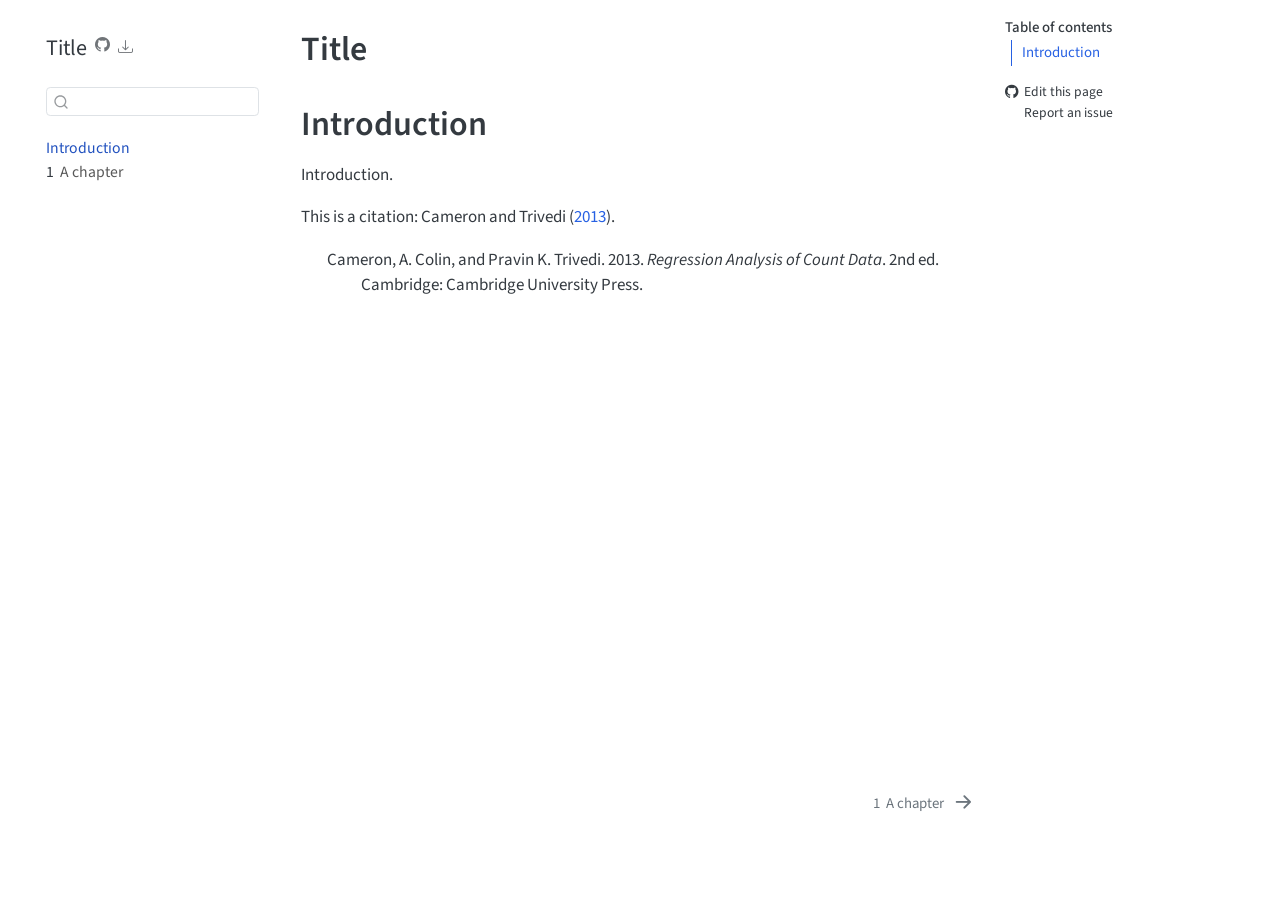
==== index.html @ c6250fe4 "deploy: eb8b2d9aa4a9307ee7c7fe9f455d3fc78ac2ed11" ====
<!DOCTYPE html>
<html xmlns="http://www.w3.org/1999/xhtml" lang="en" xml:lang="en"><head>

<meta charset="utf-8">
<meta name="generator" content="quarto-1.6.39">

<meta name="viewport" content="width=device-width, initial-scale=1.0, user-scalable=yes">


<title>Title</title>
<style>
code{white-space: pre-wrap;}
span.smallcaps{font-variant: small-caps;}
div.columns{display: flex; gap: min(4vw, 1.5em);}
div.column{flex: auto; overflow-x: auto;}
div.hanging-indent{margin-left: 1.5em; text-indent: -1.5em;}
ul.task-list{list-style: none;}
ul.task-list li input[type="checkbox"] {
  width: 0.8em;
  margin: 0 0.8em 0.2em -1em; /* quarto-specific, see https://github.com/quarto-dev/quarto-cli/issues/4556 */ 
  vertical-align: middle;
}
/* CSS for citations */
div.csl-bib-body { }
div.csl-entry {
  clear: both;
  margin-bottom: 0em;
}
.hanging-indent div.csl-entry {
  margin-left:2em;
  text-indent:-2em;
}
div.csl-left-margin {
  min-width:2em;
  float:left;
}
div.csl-right-inline {
  margin-left:2em;
  padding-left:1em;
}
div.csl-indent {
  margin-left: 2em;
}</style>


<script src="site_libs/quarto-nav/quarto-nav.js"></script>
<script src="site_libs/quarto-nav/headroom.min.js"></script>
<script src="site_libs/clipboard/clipboard.min.js"></script>
<script src="site_libs/quarto-search/autocomplete.umd.js"></script>
<script src="site_libs/quarto-search/fuse.min.js"></script>
<script src="site_libs/quarto-search/quarto-search.js"></script>
<meta name="quarto:offset" content="./">
<link href="./chapters/chapter-1.html" rel="next">
<script src="site_libs/quarto-html/quarto.js"></script>
<script src="site_libs/quarto-html/popper.min.js"></script>
<script src="site_libs/quarto-html/tippy.umd.min.js"></script>
<script src="site_libs/quarto-html/anchor.min.js"></script>
<link href="site_libs/quarto-html/tippy.css" rel="stylesheet">
<link href="site_libs/quarto-html/quarto-syntax-highlighting-e26003cea8cd680ca0c55a263523d882.css" rel="stylesheet" id="quarto-text-highlighting-styles">
<script src="site_libs/bootstrap/bootstrap.min.js"></script>
<link href="site_libs/bootstrap/bootstrap-icons.css" rel="stylesheet">
<link href="site_libs/bootstrap/bootstrap-78faf54a06e50be45dc6d83ab59297a7.min.css" rel="stylesheet" append-hash="true" id="quarto-bootstrap" data-mode="light">
<script id="quarto-search-options" type="application/json">{
  "location": "sidebar",
  "copy-button": false,
  "collapse-after": 3,
  "panel-placement": "start",
  "type": "textbox",
  "limit": 50,
  "keyboard-shortcut": [
    "f",
    "/",
    "s"
  ],
  "show-item-context": false,
  "language": {
    "search-no-results-text": "No results",
    "search-matching-documents-text": "matching documents",
    "search-copy-link-title": "Copy link to search",
    "search-hide-matches-text": "Hide additional matches",
    "search-more-match-text": "more match in this document",
    "search-more-matches-text": "more matches in this document",
    "search-clear-button-title": "Clear",
    "search-text-placeholder": "",
    "search-detached-cancel-button-title": "Cancel",
    "search-submit-button-title": "Submit",
    "search-label": "Search"
  }
}</script>
<script async="" src="https://hypothes.is/embed.js"></script>
<script>
  window.document.addEventListener("DOMContentLoaded", function (_event) {
    document.body.classList.add('hypothesis-enabled');
  });
</script>


</head>

<body class="nav-sidebar floating">

<div id="quarto-search-results"></div>
  <header id="quarto-header" class="headroom fixed-top">
  <nav class="quarto-secondary-nav">
    <div class="container-fluid d-flex">
      <button type="button" class="quarto-btn-toggle btn" data-bs-toggle="collapse" role="button" data-bs-target=".quarto-sidebar-collapse-item" aria-controls="quarto-sidebar" aria-expanded="false" aria-label="Toggle sidebar navigation" onclick="if (window.quartoToggleHeadroom) { window.quartoToggleHeadroom(); }">
        <i class="bi bi-layout-text-sidebar-reverse"></i>
      </button>
        <nav class="quarto-page-breadcrumbs" aria-label="breadcrumb"><ol class="breadcrumb"><li class="breadcrumb-item"><a href="./index.html">Introduction</a></li></ol></nav>
        <a class="flex-grow-1" role="navigation" data-bs-toggle="collapse" data-bs-target=".quarto-sidebar-collapse-item" aria-controls="quarto-sidebar" aria-expanded="false" aria-label="Toggle sidebar navigation" onclick="if (window.quartoToggleHeadroom) { window.quartoToggleHeadroom(); }">      
        </a>
      <button type="button" class="btn quarto-search-button" aria-label="Search" onclick="window.quartoOpenSearch();">
        <i class="bi bi-search"></i>
      </button>
    </div>
  </nav>
</header>
<!-- content -->
<div id="quarto-content" class="quarto-container page-columns page-rows-contents page-layout-article">
<!-- sidebar -->
  <nav id="quarto-sidebar" class="sidebar collapse collapse-horizontal quarto-sidebar-collapse-item sidebar-navigation floating overflow-auto">
    <div class="pt-lg-2 mt-2 text-left sidebar-header">
    <div class="sidebar-title mb-0 py-0">
      <a href="./">Title</a> 
        <div class="sidebar-tools-main">
    <a href="https://github.com/haiiliin/quarto-polyu-thesis" title="Source Code" class="quarto-navigation-tool px-1" aria-label="Source Code"><i class="bi bi-github"></i></a>
    <div class="dropdown">
      <a href="" title="Download" id="quarto-navigation-tool-dropdown-0" class="quarto-navigation-tool dropdown-toggle px-1" data-bs-toggle="dropdown" aria-expanded="false" role="link" aria-label="Download"><i class="bi bi-download"></i></a>
      <ul class="dropdown-menu" aria-labelledby="quarto-navigation-tool-dropdown-0">
          <li>
            <a class="dropdown-item sidebar-tools-main-item" href="./polyu-thesis.pdf">
              <i class="bi bi-file-pdf pe-1"></i>
            Download PDF
            </a>
          </li>
          <li>
            <a class="dropdown-item sidebar-tools-main-item" href="./polyu-thesis.docx">
              <i class="bi bi-file-word pe-1"></i>
            Download Docx
            </a>
          </li>
      </ul>
    </div>
</div>
    </div>
      </div>
        <div class="mt-2 flex-shrink-0 align-items-center">
        <div class="sidebar-search">
        <div id="quarto-search" class="" title="Search"></div>
        </div>
        </div>
    <div class="sidebar-menu-container"> 
    <ul class="list-unstyled mt-1">
        <li class="sidebar-item">
  <div class="sidebar-item-container"> 
  <a href="./index.html" class="sidebar-item-text sidebar-link active">
 <span class="menu-text">Introduction</span></a>
  </div>
</li>
        <li class="sidebar-item">
  <div class="sidebar-item-container"> 
  <a href="./chapters/chapter-1.html" class="sidebar-item-text sidebar-link">
 <span class="menu-text"><span class="chapter-number">1</span>&nbsp; <span class="chapter-title">A chapter</span></span></a>
  </div>
</li>
    </ul>
    </div>
</nav>
<div id="quarto-sidebar-glass" class="quarto-sidebar-collapse-item" data-bs-toggle="collapse" data-bs-target=".quarto-sidebar-collapse-item"></div>
<!-- margin-sidebar -->
    <div id="quarto-margin-sidebar" class="sidebar margin-sidebar">
        <nav id="TOC" role="doc-toc" class="toc-active">
    <h2 id="toc-title">Table of contents</h2>
   
  <ul>
  <li><a href="#sec-intro" id="toc-sec-intro" class="nav-link active" data-scroll-target="#sec-intro">Introduction</a></li>
  </ul>
<div class="toc-actions"><ul><li><a href="https://github.com/haiiliin/quarto-polyu-thesis/edit/main/index.md" class="toc-action"><i class="bi bi-github"></i>Edit this page</a></li><li><a href="https://github.com/haiiliin/quarto-polyu-thesis/issues/new" class="toc-action"><i class="bi empty"></i>Report an issue</a></li></ul></div></nav>
    </div>
<!-- main -->
<main class="content" id="quarto-document-content">

<header id="title-block-header" class="quarto-title-block default">
<div class="quarto-title">
<h1 class="title">Title</h1>
</div>



<div class="quarto-title-meta">

    
  
    
  </div>
  


</header>


<section id="sec-intro" class="level1 unnumbered">
<h1 class="unnumbered">Introduction</h1>
<p>Introduction.</p>
<p>This is a citation: <span class="citation" data-cites="CameronTrivedi2013">Cameron and Trivedi (<a href="#ref-CameronTrivedi2013" role="doc-biblioref">2013</a>)</span>.</p>


<div id="refs" class="references csl-bib-body hanging-indent" data-entry-spacing="0" role="list">
<div id="ref-CameronTrivedi2013" class="csl-entry" role="listitem">
Cameron, A. Colin, and Pravin K. Trivedi. 2013. <em>Regression Analysis of Count Data</em>. 2nd ed. Cambridge: Cambridge University Press.
</div>
</div>
</section>

</main> <!-- /main -->
<script id="quarto-html-after-body" type="application/javascript">
window.document.addEventListener("DOMContentLoaded", function (event) {
  const toggleBodyColorMode = (bsSheetEl) => {
    const mode = bsSheetEl.getAttribute("data-mode");
    const bodyEl = window.document.querySelector("body");
    if (mode === "dark") {
      bodyEl.classList.add("quarto-dark");
      bodyEl.classList.remove("quarto-light");
    } else {
      bodyEl.classList.add("quarto-light");
      bodyEl.classList.remove("quarto-dark");
    }
  }
  const toggleBodyColorPrimary = () => {
    const bsSheetEl = window.document.querySelector("link#quarto-bootstrap");
    if (bsSheetEl) {
      toggleBodyColorMode(bsSheetEl);
    }
  }
  toggleBodyColorPrimary();  
  const icon = "";
  const anchorJS = new window.AnchorJS();
  anchorJS.options = {
    placement: 'right',
    icon: icon
  };
  anchorJS.add('.anchored');
  const isCodeAnnotation = (el) => {
    for (const clz of el.classList) {
      if (clz.startsWith('code-annotation-')) {                     
        return true;
      }
    }
    return false;
  }
  const onCopySuccess = function(e) {
    // button target
    const button = e.trigger;
    // don't keep focus
    button.blur();
    // flash "checked"
    button.classList.add('code-copy-button-checked');
    var currentTitle = button.getAttribute("title");
    button.setAttribute("title", "Copied!");
    let tooltip;
    if (window.bootstrap) {
      button.setAttribute("data-bs-toggle", "tooltip");
      button.setAttribute("data-bs-placement", "left");
      button.setAttribute("data-bs-title", "Copied!");
      tooltip = new bootstrap.Tooltip(button, 
        { trigger: "manual", 
          customClass: "code-copy-button-tooltip",
          offset: [0, -8]});
      tooltip.show();    
    }
    setTimeout(function() {
      if (tooltip) {
        tooltip.hide();
        button.removeAttribute("data-bs-title");
        button.removeAttribute("data-bs-toggle");
        button.removeAttribute("data-bs-placement");
      }
      button.setAttribute("title", currentTitle);
      button.classList.remove('code-copy-button-checked');
    }, 1000);
    // clear code selection
    e.clearSelection();
  }
  const getTextToCopy = function(trigger) {
      const codeEl = trigger.previousElementSibling.cloneNode(true);
      for (const childEl of codeEl.children) {
        if (isCodeAnnotation(childEl)) {
          childEl.remove();
        }
      }
      return codeEl.innerText;
  }
  const clipboard = new window.ClipboardJS('.code-copy-button:not([data-in-quarto-modal])', {
    text: getTextToCopy
  });
  clipboard.on('success', onCopySuccess);
  if (window.document.getElementById('quarto-embedded-source-code-modal')) {
    const clipboardModal = new window.ClipboardJS('.code-copy-button[data-in-quarto-modal]', {
      text: getTextToCopy,
      container: window.document.getElementById('quarto-embedded-source-code-modal')
    });
    clipboardModal.on('success', onCopySuccess);
  }
    var localhostRegex = new RegExp(/^(?:http|https):\/\/localhost\:?[0-9]*\//);
    var mailtoRegex = new RegExp(/^mailto:/);
      var filterRegex = new RegExp('/' + window.location.host + '/');
    var isInternal = (href) => {
        return filterRegex.test(href) || localhostRegex.test(href) || mailtoRegex.test(href);
    }
    // Inspect non-navigation links and adorn them if external
 	var links = window.document.querySelectorAll('a[href]:not(.nav-link):not(.navbar-brand):not(.toc-action):not(.sidebar-link):not(.sidebar-item-toggle):not(.pagination-link):not(.no-external):not([aria-hidden]):not(.dropdown-item):not(.quarto-navigation-tool):not(.about-link)');
    for (var i=0; i<links.length; i++) {
      const link = links[i];
      if (!isInternal(link.href)) {
        // undo the damage that might have been done by quarto-nav.js in the case of
        // links that we want to consider external
        if (link.dataset.originalHref !== undefined) {
          link.href = link.dataset.originalHref;
        }
          // target, if specified
          link.setAttribute("target", "_blank");
          if (link.getAttribute("rel") === null) {
            link.setAttribute("rel", "noopener");
          }
      }
    }
  function tippyHover(el, contentFn, onTriggerFn, onUntriggerFn) {
    const config = {
      allowHTML: true,
      maxWidth: 500,
      delay: 100,
      arrow: false,
      appendTo: function(el) {
          return el.parentElement;
      },
      interactive: true,
      interactiveBorder: 10,
      theme: 'quarto',
      placement: 'bottom-start',
    };
    if (contentFn) {
      config.content = contentFn;
    }
    if (onTriggerFn) {
      config.onTrigger = onTriggerFn;
    }
    if (onUntriggerFn) {
      config.onUntrigger = onUntriggerFn;
    }
    window.tippy(el, config); 
  }
  const noterefs = window.document.querySelectorAll('a[role="doc-noteref"]');
  for (var i=0; i<noterefs.length; i++) {
    const ref = noterefs[i];
    tippyHover(ref, function() {
      // use id or data attribute instead here
      let href = ref.getAttribute('data-footnote-href') || ref.getAttribute('href');
      try { href = new URL(href).hash; } catch {}
      const id = href.replace(/^#\/?/, "");
      const note = window.document.getElementById(id);
      if (note) {
        return note.innerHTML;
      } else {
        return "";
      }
    });
  }
  const xrefs = window.document.querySelectorAll('a.quarto-xref');
  const processXRef = (id, note) => {
    // Strip column container classes
    const stripColumnClz = (el) => {
      el.classList.remove("page-full", "page-columns");
      if (el.children) {
        for (const child of el.children) {
          stripColumnClz(child);
        }
      }
    }
    stripColumnClz(note)
    if (id === null || id.startsWith('sec-')) {
      // Special case sections, only their first couple elements
      const container = document.createElement("div");
      if (note.children && note.children.length > 2) {
        container.appendChild(note.children[0].cloneNode(true));
        for (let i = 1; i < note.children.length; i++) {
          const child = note.children[i];
          if (child.tagName === "P" && child.innerText === "") {
            continue;
          } else {
            container.appendChild(child.cloneNode(true));
            break;
          }
        }
        if (window.Quarto?.typesetMath) {
          window.Quarto.typesetMath(container);
        }
        return container.innerHTML
      } else {
        if (window.Quarto?.typesetMath) {
          window.Quarto.typesetMath(note);
        }
        return note.innerHTML;
      }
    } else {
      // Remove any anchor links if they are present
      const anchorLink = note.querySelector('a.anchorjs-link');
      if (anchorLink) {
        anchorLink.remove();
      }
      if (window.Quarto?.typesetMath) {
        window.Quarto.typesetMath(note);
      }
      if (note.classList.contains("callout")) {
        return note.outerHTML;
      } else {
        return note.innerHTML;
      }
    }
  }
  for (var i=0; i<xrefs.length; i++) {
    const xref = xrefs[i];
    tippyHover(xref, undefined, function(instance) {
      instance.disable();
      let url = xref.getAttribute('href');
      let hash = undefined; 
      if (url.startsWith('#')) {
        hash = url;
      } else {
        try { hash = new URL(url).hash; } catch {}
      }
      if (hash) {
        const id = hash.replace(/^#\/?/, "");
        const note = window.document.getElementById(id);
        if (note !== null) {
          try {
            const html = processXRef(id, note.cloneNode(true));
            instance.setContent(html);
          } finally {
            instance.enable();
            instance.show();
          }
        } else {
          // See if we can fetch this
          fetch(url.split('#')[0])
          .then(res => res.text())
          .then(html => {
            const parser = new DOMParser();
            const htmlDoc = parser.parseFromString(html, "text/html");
            const note = htmlDoc.getElementById(id);
            if (note !== null) {
              const html = processXRef(id, note);
              instance.setContent(html);
            } 
          }).finally(() => {
            instance.enable();
            instance.show();
          });
        }
      } else {
        // See if we can fetch a full url (with no hash to target)
        // This is a special case and we should probably do some content thinning / targeting
        fetch(url)
        .then(res => res.text())
        .then(html => {
          const parser = new DOMParser();
          const htmlDoc = parser.parseFromString(html, "text/html");
          const note = htmlDoc.querySelector('main.content');
          if (note !== null) {
            // This should only happen for chapter cross references
            // (since there is no id in the URL)
            // remove the first header
            if (note.children.length > 0 && note.children[0].tagName === "HEADER") {
              note.children[0].remove();
            }
            const html = processXRef(null, note);
            instance.setContent(html);
          } 
        }).finally(() => {
          instance.enable();
          instance.show();
        });
      }
    }, function(instance) {
    });
  }
      let selectedAnnoteEl;
      const selectorForAnnotation = ( cell, annotation) => {
        let cellAttr = 'data-code-cell="' + cell + '"';
        let lineAttr = 'data-code-annotation="' +  annotation + '"';
        const selector = 'span[' + cellAttr + '][' + lineAttr + ']';
        return selector;
      }
      const selectCodeLines = (annoteEl) => {
        const doc = window.document;
        const targetCell = annoteEl.getAttribute("data-target-cell");
        const targetAnnotation = annoteEl.getAttribute("data-target-annotation");
        const annoteSpan = window.document.querySelector(selectorForAnnotation(targetCell, targetAnnotation));
        const lines = annoteSpan.getAttribute("data-code-lines").split(",");
        const lineIds = lines.map((line) => {
          return targetCell + "-" + line;
        })
        let top = null;
        let height = null;
        let parent = null;
        if (lineIds.length > 0) {
            //compute the position of the single el (top and bottom and make a div)
            const el = window.document.getElementById(lineIds[0]);
            top = el.offsetTop;
            height = el.offsetHeight;
            parent = el.parentElement.parentElement;
          if (lineIds.length > 1) {
            const lastEl = window.document.getElementById(lineIds[lineIds.length - 1]);
            const bottom = lastEl.offsetTop + lastEl.offsetHeight;
            height = bottom - top;
          }
          if (top !== null && height !== null && parent !== null) {
            // cook up a div (if necessary) and position it 
            let div = window.document.getElementById("code-annotation-line-highlight");
            if (div === null) {
              div = window.document.createElement("div");
              div.setAttribute("id", "code-annotation-line-highlight");
              div.style.position = 'absolute';
              parent.appendChild(div);
            }
            div.style.top = top - 2 + "px";
            div.style.height = height + 4 + "px";
            div.style.left = 0;
            let gutterDiv = window.document.getElementById("code-annotation-line-highlight-gutter");
            if (gutterDiv === null) {
              gutterDiv = window.document.createElement("div");
              gutterDiv.setAttribute("id", "code-annotation-line-highlight-gutter");
              gutterDiv.style.position = 'absolute';
              const codeCell = window.document.getElementById(targetCell);
              const gutter = codeCell.querySelector('.code-annotation-gutter');
              gutter.appendChild(gutterDiv);
            }
            gutterDiv.style.top = top - 2 + "px";
            gutterDiv.style.height = height + 4 + "px";
          }
          selectedAnnoteEl = annoteEl;
        }
      };
      const unselectCodeLines = () => {
        const elementsIds = ["code-annotation-line-highlight", "code-annotation-line-highlight-gutter"];
        elementsIds.forEach((elId) => {
          const div = window.document.getElementById(elId);
          if (div) {
            div.remove();
          }
        });
        selectedAnnoteEl = undefined;
      };
        // Handle positioning of the toggle
    window.addEventListener(
      "resize",
      throttle(() => {
        elRect = undefined;
        if (selectedAnnoteEl) {
          selectCodeLines(selectedAnnoteEl);
        }
      }, 10)
    );
    function throttle(fn, ms) {
    let throttle = false;
    let timer;
      return (...args) => {
        if(!throttle) { // first call gets through
            fn.apply(this, args);
            throttle = true;
        } else { // all the others get throttled
            if(timer) clearTimeout(timer); // cancel #2
            timer = setTimeout(() => {
              fn.apply(this, args);
              timer = throttle = false;
            }, ms);
        }
      };
    }
      // Attach click handler to the DT
      const annoteDls = window.document.querySelectorAll('dt[data-target-cell]');
      for (const annoteDlNode of annoteDls) {
        annoteDlNode.addEventListener('click', (event) => {
          const clickedEl = event.target;
          if (clickedEl !== selectedAnnoteEl) {
            unselectCodeLines();
            const activeEl = window.document.querySelector('dt[data-target-cell].code-annotation-active');
            if (activeEl) {
              activeEl.classList.remove('code-annotation-active');
            }
            selectCodeLines(clickedEl);
            clickedEl.classList.add('code-annotation-active');
          } else {
            // Unselect the line
            unselectCodeLines();
            clickedEl.classList.remove('code-annotation-active');
          }
        });
      }
  const findCites = (el) => {
    const parentEl = el.parentElement;
    if (parentEl) {
      const cites = parentEl.dataset.cites;
      if (cites) {
        return {
          el,
          cites: cites.split(' ')
        };
      } else {
        return findCites(el.parentElement)
      }
    } else {
      return undefined;
    }
  };
  var bibliorefs = window.document.querySelectorAll('a[role="doc-biblioref"]');
  for (var i=0; i<bibliorefs.length; i++) {
    const ref = bibliorefs[i];
    const citeInfo = findCites(ref);
    if (citeInfo) {
      tippyHover(citeInfo.el, function() {
        var popup = window.document.createElement('div');
        citeInfo.cites.forEach(function(cite) {
          var citeDiv = window.document.createElement('div');
          citeDiv.classList.add('hanging-indent');
          citeDiv.classList.add('csl-entry');
          var biblioDiv = window.document.getElementById('ref-' + cite);
          if (biblioDiv) {
            citeDiv.innerHTML = biblioDiv.innerHTML;
          }
          popup.appendChild(citeDiv);
        });
        return popup.innerHTML;
      });
    }
  }
});
</script>
<nav class="page-navigation">
  <div class="nav-page nav-page-previous">
  </div>
  <div class="nav-page nav-page-next">
      <a href="./chapters/chapter-1.html" class="pagination-link" aria-label="A chapter">
        <span class="nav-page-text"><span class="chapter-number">1</span>&nbsp; <span class="chapter-title">A chapter</span></span> <i class="bi bi-arrow-right-short"></i>
      </a>
  </div>
</nav>
</div> <!-- /content -->




<footer class="footer"><div class="nav-footer"><div class="nav-footer-center"><div class="toc-actions d-sm-block d-md-none"><ul><li><a href="https://github.com/haiiliin/quarto-polyu-thesis/edit/main/index.md" class="toc-action"><i class="bi bi-github"></i>Edit this page</a></li><li><a href="https://github.com/haiiliin/quarto-polyu-thesis/issues/new" class="toc-action"><i class="bi empty"></i>Report an issue</a></li></ul></div></div></div></footer></body></html>
---- site_libs/quarto-html/tippy.css ----
.tippy-box[data-animation=fade][data-state=hidden]{opacity:0}[data-tippy-root]{max-width:calc(100vw - 10px)}.tippy-box{position:relative;background-color:#333;color:#fff;border-radius:4px;font-size:14px;line-height:1.4;white-space:normal;outline:0;transition-property:transform,visibility,opacity}.tippy-box[data-placement^=top]>.tippy-arrow{bottom:0}.tippy-box[data-placement^=top]>.tippy-arrow:before{bottom:-7px;left:0;border-width:8px 8px 0;border-top-color:initial;transform-origin:center top}.tippy-box[data-placement^=bottom]>.tippy-arrow{top:0}.tippy-box[data-placement^=bottom]>.tippy-arrow:before{top:-7px;left:0;border-width:0 8px 8px;border-bottom-color:initial;transform-origin:center bottom}.tippy-box[data-placement^=left]>.tippy-arrow{right:0}.tippy-box[data-placement^=left]>.tippy-arrow:before{border-width:8px 0 8px 8px;border-left-color:initial;right:-7px;transform-origin:center left}.tippy-box[data-placement^=right]>.tippy-arrow{left:0}.tippy-box[data-placement^=right]>.tippy-arrow:before{left:-7px;border-width:8px 8px 8px 0;border-right-color:initial;transform-origin:center right}.tippy-box[data-inertia][data-state=visible]{transition-timing-function:cubic-bezier(.54,1.5,.38,1.11)}.tippy-arrow{width:16px;height:16px;color:#333}.tippy-arrow:before{content:"";position:absolute;border-color:transparent;border-style:solid}.tippy-content{position:relative;padding:5px 9px;z-index:1}
---- site_libs/quarto-html/quarto-syntax-highlighting-e26003cea8cd680ca0c55a263523d882.css ----
/* quarto syntax highlight colors */
:root {
  --quarto-hl-ot-color: #003B4F;
  --quarto-hl-at-color: #657422;
  --quarto-hl-ss-color: #20794D;
  --quarto-hl-an-color: #5E5E5E;
  --quarto-hl-fu-color: #4758AB;
  --quarto-hl-st-color: #20794D;
  --quarto-hl-cf-color: #003B4F;
  --quarto-hl-op-color: #5E5E5E;
  --quarto-hl-er-color: #AD0000;
  --quarto-hl-bn-color: #AD0000;
  --quarto-hl-al-color: #AD0000;
  --quarto-hl-va-color: #111111;
  --quarto-hl-bu-color: inherit;
  --quarto-hl-ex-color: inherit;
  --quarto-hl-pp-color: #AD0000;
  --quarto-hl-in-color: #5E5E5E;
  --quarto-hl-vs-color: #20794D;
  --quarto-hl-wa-color: #5E5E5E;
  --quarto-hl-do-color: #5E5E5E;
  --quarto-hl-im-color: #00769E;
  --quarto-hl-ch-color: #20794D;
  --quarto-hl-dt-color: #AD0000;
  --quarto-hl-fl-color: #AD0000;
  --quarto-hl-co-color: #5E5E5E;
  --quarto-hl-cv-color: #5E5E5E;
  --quarto-hl-cn-color: #8f5902;
  --quarto-hl-sc-color: #5E5E5E;
  --quarto-hl-dv-color: #AD0000;
  --quarto-hl-kw-color: #003B4F;
}

/* other quarto variables */
:root {
  --quarto-font-monospace: SFMono-Regular, Menlo, Monaco, Consolas, "Liberation Mono", "Courier New", monospace;
}

pre > code.sourceCode > span {
  color: #003B4F;
}

code span {
  color: #003B4F;
}

code.sourceCode > span {
  color: #003B4F;
}

div.sourceCode,
div.sourceCode pre.sourceCode {
  color: #003B4F;
}

code span.ot {
  color: #003B4F;
  font-style: inherit;
}

code span.at {
  color: #657422;
  font-style: inherit;
}

code span.ss {
  color: #20794D;
  font-style: inherit;
}

code span.an {
  color: #5E5E5E;
  font-style: inherit;
}

code span.fu {
  color: #4758AB;
  font-style: inherit;
}

code span.st {
  color: #20794D;
  font-style: inherit;
}

code span.cf {
  color: #003B4F;
  font-weight: bold;
  font-style: inherit;
}

code span.op {
  color: #5E5E5E;
  font-style: inherit;
}

code span.er {
  color: #AD0000;
  font-style: inherit;
}

code span.bn {
  color: #AD0000;
  font-style: inherit;
}

code span.al {
  color: #AD0000;
  font-style: inherit;
}

code span.va {
  color: #111111;
  font-style: inherit;
}

code span.bu {
  font-style: inherit;
}

code span.ex {
  font-style: inherit;
}

code span.pp {
  color: #AD0000;
  font-style: inherit;
}

code span.in {
  color: #5E5E5E;
  font-style: inherit;
}

code span.vs {
  color: #20794D;
  font-style: inherit;
}

code span.wa {
  color: #5E5E5E;
  font-style: italic;
}

code span.do {
  color: #5E5E5E;
  font-style: italic;
}

code span.im {
  color: #00769E;
  font-style: inherit;
}

code span.ch {
  color: #20794D;
  font-style: inherit;
}

code span.dt {
  color: #AD0000;
  font-style: inherit;
}

code span.fl {
  color: #AD0000;
  font-style: inherit;
}

code span.co {
  color: #5E5E5E;
  font-style: inherit;
}

code span.cv {
  color: #5E5E5E;
  font-style: italic;
}

code span.cn {
  color: #8f5902;
  font-style: inherit;
}

code span.sc {
  color: #5E5E5E;
  font-style: inherit;
}

code span.dv {
  color: #AD0000;
  font-style: inherit;
}

code span.kw {
  color: #003B4F;
  font-weight: bold;
  font-style: inherit;
}

.prevent-inlining {
  content: "</";
}

/*# sourceMappingURL=e90e9ab646ea9b1aaa61e089606e0f97.css.map */
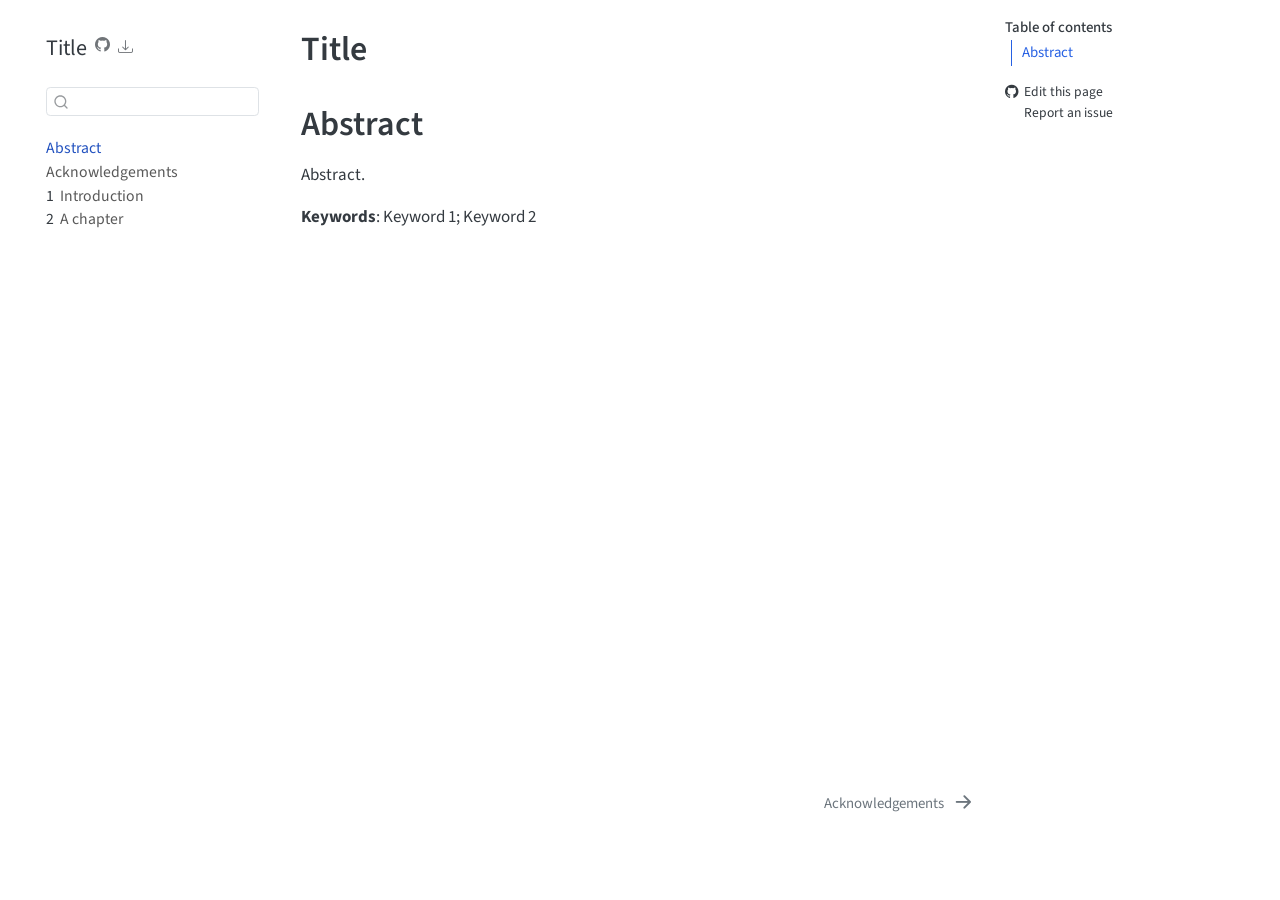
==== commit 044968d0: "deploy: 5162872af3902f5f9f8ea5f9a69413b322a8fc62" ====
--- a/index.html
+++ b/index.html
@@ -20,27 +20,7 @@
   margin: 0 0.8em 0.2em -1em; /* quarto-specific, see https://github.com/quarto-dev/quarto-cli/issues/4556 */ 
   vertical-align: middle;
 }
-/* CSS for citations */
-div.csl-bib-body { }
-div.csl-entry {
-  clear: both;
-  margin-bottom: 0em;
-}
-.hanging-indent div.csl-entry {
-  margin-left:2em;
-  text-indent:-2em;
-}
-div.csl-left-margin {
-  min-width:2em;
-  float:left;
-}
-div.csl-right-inline {
-  margin-left:2em;
-  padding-left:1em;
-}
-div.csl-indent {
-  margin-left: 2em;
-}</style>
+</style>
 
 
 <script src="site_libs/quarto-nav/quarto-nav.js"></script>
@@ -50,7 +30,7 @@
 <script src="site_libs/quarto-search/fuse.min.js"></script>
 <script src="site_libs/quarto-search/quarto-search.js"></script>
 <meta name="quarto:offset" content="./">
-<link href="./chapters/chapter-1.html" rel="next">
+<link href="./preamble.html" rel="next">
 <script src="site_libs/quarto-html/quarto.js"></script>
 <script src="site_libs/quarto-html/popper.min.js"></script>
 <script src="site_libs/quarto-html/tippy.umd.min.js"></script>
@@ -59,7 +39,7 @@
 <link href="site_libs/quarto-html/quarto-syntax-highlighting-e26003cea8cd680ca0c55a263523d882.css" rel="stylesheet" id="quarto-text-highlighting-styles">
 <script src="site_libs/bootstrap/bootstrap.min.js"></script>
 <link href="site_libs/bootstrap/bootstrap-icons.css" rel="stylesheet">
-<link href="site_libs/bootstrap/bootstrap-78faf54a06e50be45dc6d83ab59297a7.min.css" rel="stylesheet" append-hash="true" id="quarto-bootstrap" data-mode="light">
+<link href="site_libs/bootstrap/bootstrap-292c0866b2e53f8190c286d1fd533ef9.min.css" rel="stylesheet" append-hash="true" id="quarto-bootstrap" data-mode="light">
 <script id="quarto-search-options" type="application/json">{
   "location": "sidebar",
   "copy-button": false,
@@ -106,7 +86,7 @@
       <button type="button" class="quarto-btn-toggle btn" data-bs-toggle="collapse" role="button" data-bs-target=".quarto-sidebar-collapse-item" aria-controls="quarto-sidebar" aria-expanded="false" aria-label="Toggle sidebar navigation" onclick="if (window.quartoToggleHeadroom) { window.quartoToggleHeadroom(); }">
         <i class="bi bi-layout-text-sidebar-reverse"></i>
       </button>
-        <nav class="quarto-page-breadcrumbs" aria-label="breadcrumb"><ol class="breadcrumb"><li class="breadcrumb-item"><a href="./index.html">Introduction</a></li></ol></nav>
+        <nav class="quarto-page-breadcrumbs" aria-label="breadcrumb"><ol class="breadcrumb"><li class="breadcrumb-item"><a href="./index.html">Abstract</a></li></ol></nav>
         <a class="flex-grow-1" role="navigation" data-bs-toggle="collapse" data-bs-target=".quarto-sidebar-collapse-item" aria-controls="quarto-sidebar" aria-expanded="false" aria-label="Toggle sidebar navigation" onclick="if (window.quartoToggleHeadroom) { window.quartoToggleHeadroom(); }">      
         </a>
       <button type="button" class="btn quarto-search-button" aria-label="Search" onclick="window.quartoOpenSearch();">
@@ -154,13 +134,25 @@
         <li class="sidebar-item">
   <div class="sidebar-item-container"> 
   <a href="./index.html" class="sidebar-item-text sidebar-link active">
- <span class="menu-text">Introduction</span></a>
+ <span class="menu-text">Abstract</span></a>
   </div>
 </li>
         <li class="sidebar-item">
   <div class="sidebar-item-container"> 
-  <a href="./chapters/chapter-1.html" class="sidebar-item-text sidebar-link">
- <span class="menu-text"><span class="chapter-number">1</span>&nbsp; <span class="chapter-title">A chapter</span></span></a>
+  <a href="./preamble.html" class="sidebar-item-text sidebar-link">
+ <span class="menu-text">Acknowledgements</span></a>
+  </div>
+</li>
+        <li class="sidebar-item">
+  <div class="sidebar-item-container"> 
+  <a href="./chapters/01-introduction.html" class="sidebar-item-text sidebar-link">
+ <span class="menu-text"><span class="chapter-number">1</span>&nbsp; <span class="chapter-title">Introduction</span></span></a>
+  </div>
+</li>
+        <li class="sidebar-item">
+  <div class="sidebar-item-container"> 
+  <a href="./chapters/02-chapter-2.html" class="sidebar-item-text sidebar-link">
+ <span class="menu-text"><span class="chapter-number">2</span>&nbsp; <span class="chapter-title">A chapter</span></span></a>
   </div>
 </li>
     </ul>
@@ -173,7 +165,7 @@
     <h2 id="toc-title">Table of contents</h2>
    
   <ul>
-  <li><a href="#sec-intro" id="toc-sec-intro" class="nav-link active" data-scroll-target="#sec-intro">Introduction</a></li>
+  <li><a href="#abstract" id="toc-abstract" class="nav-link active" data-scroll-target="#abstract">Abstract</a></li>
   </ul>
 <div class="toc-actions"><ul><li><a href="https://github.com/haiiliin/quarto-polyu-thesis/edit/main/index.md" class="toc-action"><i class="bi bi-github"></i>Edit this page</a></li><li><a href="https://github.com/haiiliin/quarto-polyu-thesis/issues/new" class="toc-action"><i class="bi empty"></i>Report an issue</a></li></ul></div></nav>
     </div>
@@ -199,17 +191,13 @@
 </header>
 
 
-<section id="sec-intro" class="level1 unnumbered">
-<h1 class="unnumbered">Introduction</h1>
-<p>Introduction.</p>
-<p>This is a citation: <span class="citation" data-cites="CameronTrivedi2013">Cameron and Trivedi (<a href="#ref-CameronTrivedi2013" role="doc-biblioref">2013</a>)</span>.</p>
-
-
-<div id="refs" class="references csl-bib-body hanging-indent" data-entry-spacing="0" role="list">
-<div id="ref-CameronTrivedi2013" class="csl-entry" role="listitem">
-Cameron, A. Colin, and Pravin K. Trivedi. 2013. <em>Regression Analysis of Count Data</em>. 2nd ed. Cambridge: Cambridge University Press.
-</div>
-</div>
+<section id="abstract" class="level1 unnumbered">
+<h1 class="unnumbered">Abstract</h1>
+<p>Abstract.</p>
+<p><strong>Keywords</strong>: Keyword 1; Keyword 2</p>
+<div style="page-break-after: always;"></div>
+
+
 </section>
 
 </main> <!-- /main -->
@@ -639,8 +627,8 @@
   <div class="nav-page nav-page-previous">
   </div>
   <div class="nav-page nav-page-next">
-      <a href="./chapters/chapter-1.html" class="pagination-link" aria-label="A chapter">
-        <span class="nav-page-text"><span class="chapter-number">1</span>&nbsp; <span class="chapter-title">A chapter</span></span> <i class="bi bi-arrow-right-short"></i>
+      <a href="./preamble.html" class="pagination-link" aria-label="Acknowledgements">
+        <span class="nav-page-text">Acknowledgements</span> <i class="bi bi-arrow-right-short"></i>
       </a>
   </div>
 </nav>
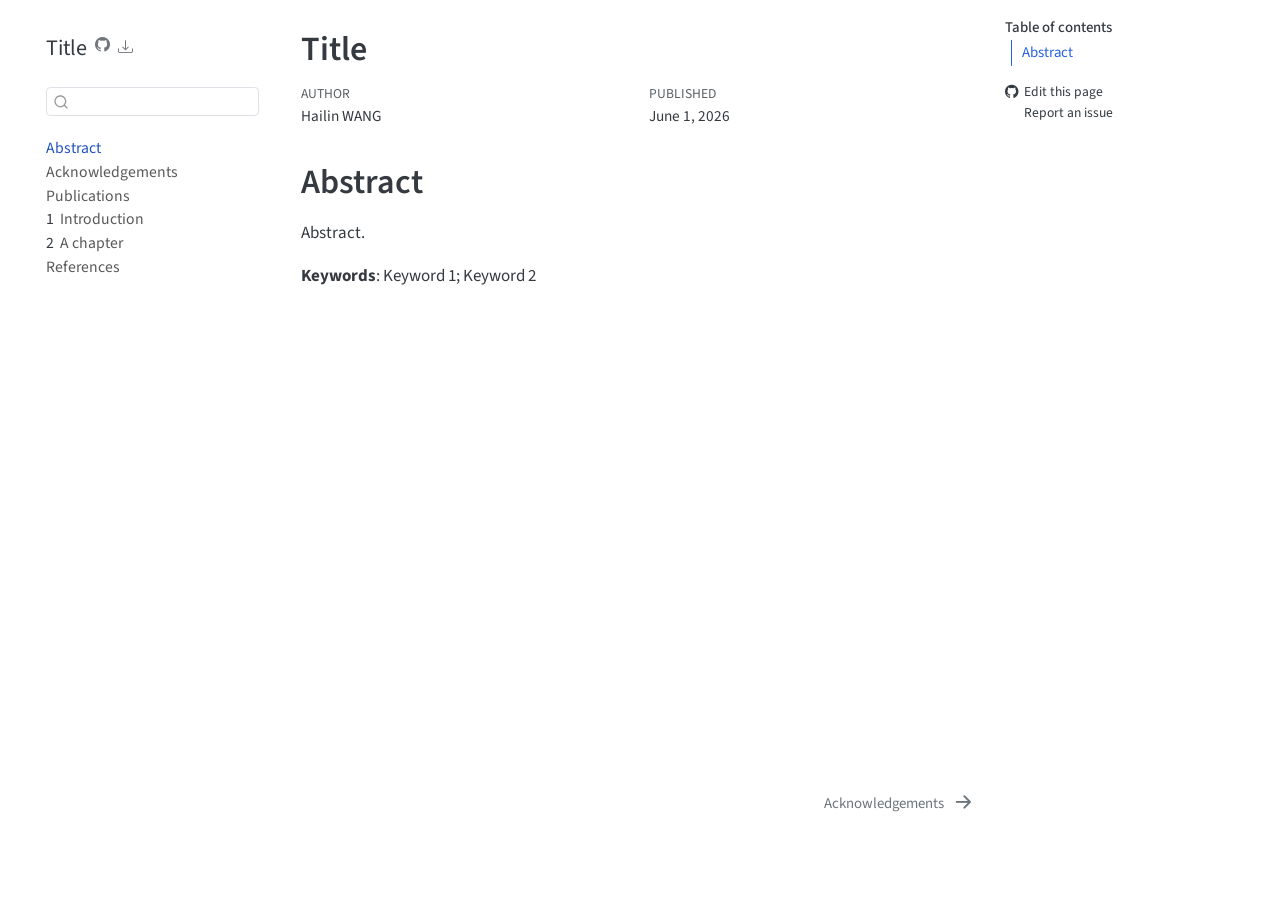
==== commit a0afe53c: "deploy: e8bceeb4432bc8965a6235ccd504f57ce8adf766" ====
--- a/index.html
+++ b/index.html
@@ -6,6 +6,8 @@
 
 <meta name="viewport" content="width=device-width, initial-scale=1.0, user-scalable=yes">
 
+<meta name="author" content="Hailin WANG">
+<meta name="dcterms.date" content="2026-06-01">
 
 <title>Title</title>
 <style>
@@ -30,7 +32,7 @@
 <script src="site_libs/quarto-search/fuse.min.js"></script>
 <script src="site_libs/quarto-search/quarto-search.js"></script>
 <meta name="quarto:offset" content="./">
-<link href="./preamble.html" rel="next">
+<link href="./acknowledgements.html" rel="next">
 <script src="site_libs/quarto-html/quarto.js"></script>
 <script src="site_libs/quarto-html/popper.min.js"></script>
 <script src="site_libs/quarto-html/tippy.umd.min.js"></script>
@@ -39,7 +41,7 @@
 <link href="site_libs/quarto-html/quarto-syntax-highlighting-e26003cea8cd680ca0c55a263523d882.css" rel="stylesheet" id="quarto-text-highlighting-styles">
 <script src="site_libs/bootstrap/bootstrap.min.js"></script>
 <link href="site_libs/bootstrap/bootstrap-icons.css" rel="stylesheet">
-<link href="site_libs/bootstrap/bootstrap-292c0866b2e53f8190c286d1fd533ef9.min.css" rel="stylesheet" append-hash="true" id="quarto-bootstrap" data-mode="light">
+<link href="site_libs/bootstrap/bootstrap-4c4f62826f3a4cb0964c970e3b1a35b2.min.css" rel="stylesheet" append-hash="true" id="quarto-bootstrap" data-mode="light">
 <script id="quarto-search-options" type="application/json">{
   "location": "sidebar",
   "copy-button": false,
@@ -139,8 +141,14 @@
 </li>
         <li class="sidebar-item">
   <div class="sidebar-item-container"> 
-  <a href="./preamble.html" class="sidebar-item-text sidebar-link">
+  <a href="./acknowledgements.html" class="sidebar-item-text sidebar-link">
  <span class="menu-text">Acknowledgements</span></a>
+  </div>
+</li>
+        <li class="sidebar-item">
+  <div class="sidebar-item-container"> 
+  <a href="./publications.html" class="sidebar-item-text sidebar-link">
+ <span class="menu-text">Publications</span></a>
   </div>
 </li>
         <li class="sidebar-item">
@@ -153,6 +161,12 @@
   <div class="sidebar-item-container"> 
   <a href="./chapters/02-chapter-2.html" class="sidebar-item-text sidebar-link">
  <span class="menu-text"><span class="chapter-number">2</span>&nbsp; <span class="chapter-title">A chapter</span></span></a>
+  </div>
+</li>
+        <li class="sidebar-item">
+  <div class="sidebar-item-container"> 
+  <a href="./references.html" class="sidebar-item-text sidebar-link">
+ <span class="menu-text">References</span></a>
   </div>
 </li>
     </ul>
@@ -167,7 +181,7 @@
   <ul>
   <li><a href="#abstract" id="toc-abstract" class="nav-link active" data-scroll-target="#abstract">Abstract</a></li>
   </ul>
-<div class="toc-actions"><ul><li><a href="https://github.com/haiiliin/quarto-polyu-thesis/edit/main/index.md" class="toc-action"><i class="bi bi-github"></i>Edit this page</a></li><li><a href="https://github.com/haiiliin/quarto-polyu-thesis/issues/new" class="toc-action"><i class="bi empty"></i>Report an issue</a></li></ul></div></nav>
+<div class="toc-actions"><ul><li><a href="https://github.com/haiiliin/quarto-polyu-thesis/edit/main/index.qmd" class="toc-action"><i class="bi bi-github"></i>Edit this page</a></li><li><a href="https://github.com/haiiliin/quarto-polyu-thesis/issues/new" class="toc-action"><i class="bi empty"></i>Report an issue</a></li></ul></div></nav>
     </div>
 <!-- main -->
 <main class="content" id="quarto-document-content">
@@ -181,7 +195,19 @@
 
 <div class="quarto-title-meta">
 
+    <div>
+    <div class="quarto-title-meta-heading">Author</div>
+    <div class="quarto-title-meta-contents">
+             <p>Hailin WANG </p>
+          </div>
+  </div>
     
+    <div>
+    <div class="quarto-title-meta-heading">Published</div>
+    <div class="quarto-title-meta-contents">
+      <p class="date">June 1, 2026</p>
+    </div>
+  </div>
   
     
   </div>
@@ -195,7 +221,6 @@
 <h1 class="unnumbered">Abstract</h1>
 <p>Abstract.</p>
 <p><strong>Keywords</strong>: Keyword 1; Keyword 2</p>
-<div style="page-break-after: always;"></div>
 
 
 </section>
@@ -627,7 +652,7 @@
   <div class="nav-page nav-page-previous">
   </div>
   <div class="nav-page nav-page-next">
-      <a href="./preamble.html" class="pagination-link" aria-label="Acknowledgements">
+      <a href="./acknowledgements.html" class="pagination-link" aria-label="Acknowledgements">
         <span class="nav-page-text">Acknowledgements</span> <i class="bi bi-arrow-right-short"></i>
       </a>
   </div>
@@ -637,4 +662,4 @@
 
 
 
-<footer class="footer"><div class="nav-footer"><div class="nav-footer-center"><div class="toc-actions d-sm-block d-md-none"><ul><li><a href="https://github.com/haiiliin/quarto-polyu-thesis/edit/main/index.md" class="toc-action"><i class="bi bi-github"></i>Edit this page</a></li><li><a href="https://github.com/haiiliin/quarto-polyu-thesis/issues/new" class="toc-action"><i class="bi empty"></i>Report an issue</a></li></ul></div></div></div></footer></body></html>+<footer class="footer"><div class="nav-footer"><div class="nav-footer-center"><div class="toc-actions d-sm-block d-md-none"><ul><li><a href="https://github.com/haiiliin/quarto-polyu-thesis/edit/main/index.qmd" class="toc-action"><i class="bi bi-github"></i>Edit this page</a></li><li><a href="https://github.com/haiiliin/quarto-polyu-thesis/issues/new" class="toc-action"><i class="bi empty"></i>Report an issue</a></li></ul></div></div></div></footer></body></html>
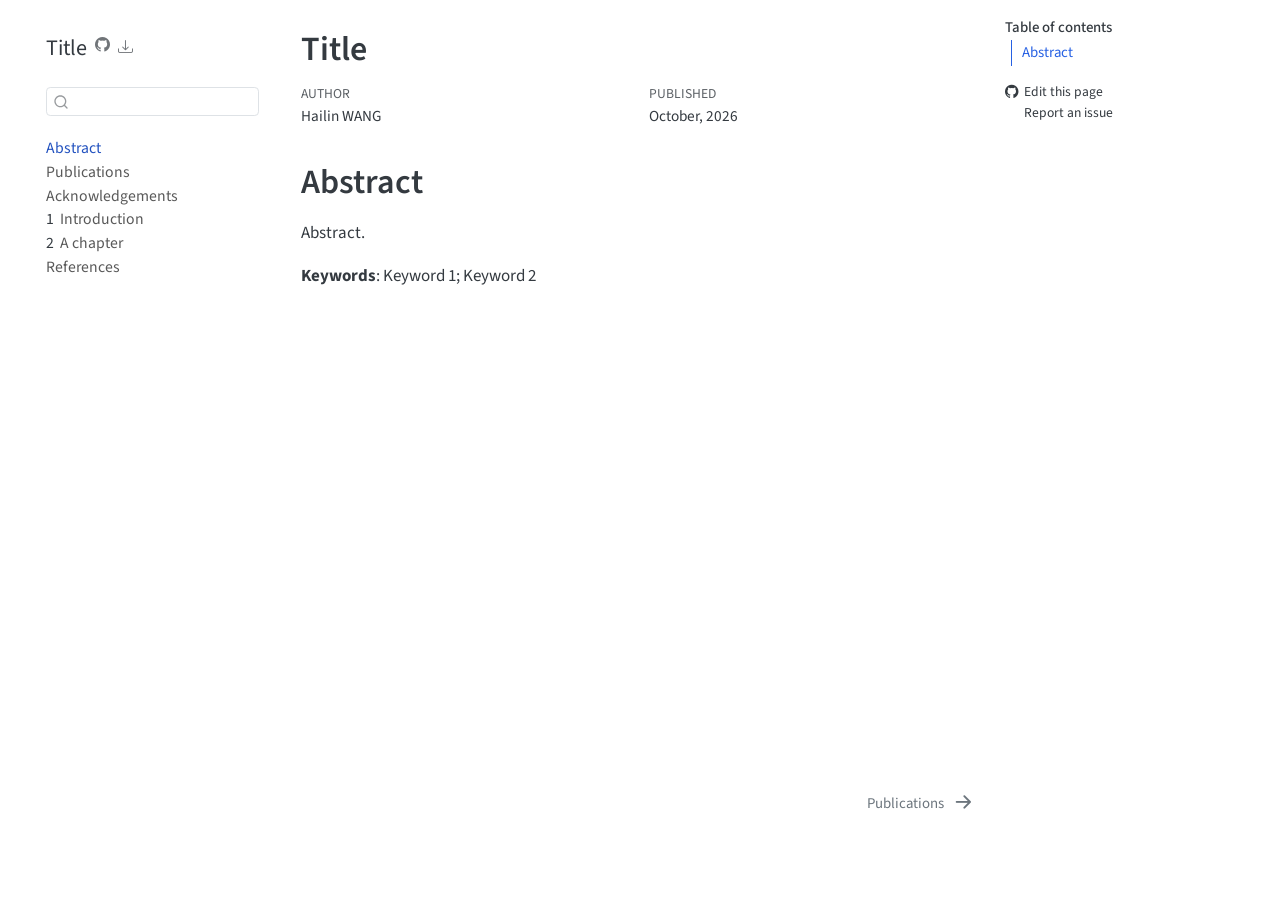
==== commit f2a92da9: "deploy: 723b7b8c2f58aa8857aa850e299cc87dfb15606d" ====
--- a/index.html
+++ b/index.html
@@ -7,7 +7,6 @@
 <meta name="viewport" content="width=device-width, initial-scale=1.0, user-scalable=yes">
 
 <meta name="author" content="Hailin WANG">
-<meta name="dcterms.date" content="2026-06-01">
 
 <title>Title</title>
 <style>
@@ -32,7 +31,7 @@
 <script src="site_libs/quarto-search/fuse.min.js"></script>
 <script src="site_libs/quarto-search/quarto-search.js"></script>
 <meta name="quarto:offset" content="./">
-<link href="./acknowledgements.html" rel="next">
+<link href="./publications.html" rel="next">
 <script src="site_libs/quarto-html/quarto.js"></script>
 <script src="site_libs/quarto-html/popper.min.js"></script>
 <script src="site_libs/quarto-html/tippy.umd.min.js"></script>
@@ -41,7 +40,7 @@
 <link href="site_libs/quarto-html/quarto-syntax-highlighting-e26003cea8cd680ca0c55a263523d882.css" rel="stylesheet" id="quarto-text-highlighting-styles">
 <script src="site_libs/bootstrap/bootstrap.min.js"></script>
 <link href="site_libs/bootstrap/bootstrap-icons.css" rel="stylesheet">
-<link href="site_libs/bootstrap/bootstrap-4c4f62826f3a4cb0964c970e3b1a35b2.min.css" rel="stylesheet" append-hash="true" id="quarto-bootstrap" data-mode="light">
+<link href="site_libs/bootstrap/bootstrap-ce7c4e5ed25d5d78f907bd603937bd55.min.css" rel="stylesheet" append-hash="true" id="quarto-bootstrap" data-mode="light">
 <script id="quarto-search-options" type="application/json">{
   "location": "sidebar",
   "copy-button": false,
@@ -141,14 +140,14 @@
 </li>
         <li class="sidebar-item">
   <div class="sidebar-item-container"> 
-  <a href="./acknowledgements.html" class="sidebar-item-text sidebar-link">
- <span class="menu-text">Acknowledgements</span></a>
+  <a href="./publications.html" class="sidebar-item-text sidebar-link">
+ <span class="menu-text">Publications</span></a>
   </div>
 </li>
         <li class="sidebar-item">
   <div class="sidebar-item-container"> 
-  <a href="./publications.html" class="sidebar-item-text sidebar-link">
- <span class="menu-text">Publications</span></a>
+  <a href="./acknowledgements.html" class="sidebar-item-text sidebar-link">
+ <span class="menu-text">Acknowledgements</span></a>
   </div>
 </li>
         <li class="sidebar-item">
@@ -205,7 +204,7 @@
     <div>
     <div class="quarto-title-meta-heading">Published</div>
     <div class="quarto-title-meta-contents">
-      <p class="date">June 1, 2026</p>
+      <p class="date">October, 2026</p>
     </div>
   </div>
   
@@ -221,6 +220,7 @@
 <h1 class="unnumbered">Abstract</h1>
 <p>Abstract.</p>
 <p><strong>Keywords</strong>: Keyword 1; Keyword 2</p>
+<div style="page-break-after: always;"></div>
 
 
 </section>
@@ -652,8 +652,8 @@
   <div class="nav-page nav-page-previous">
   </div>
   <div class="nav-page nav-page-next">
-      <a href="./acknowledgements.html" class="pagination-link" aria-label="Acknowledgements">
-        <span class="nav-page-text">Acknowledgements</span> <i class="bi bi-arrow-right-short"></i>
+      <a href="./publications.html" class="pagination-link" aria-label="Publications">
+        <span class="nav-page-text">Publications</span> <i class="bi bi-arrow-right-short"></i>
       </a>
   </div>
 </nav>
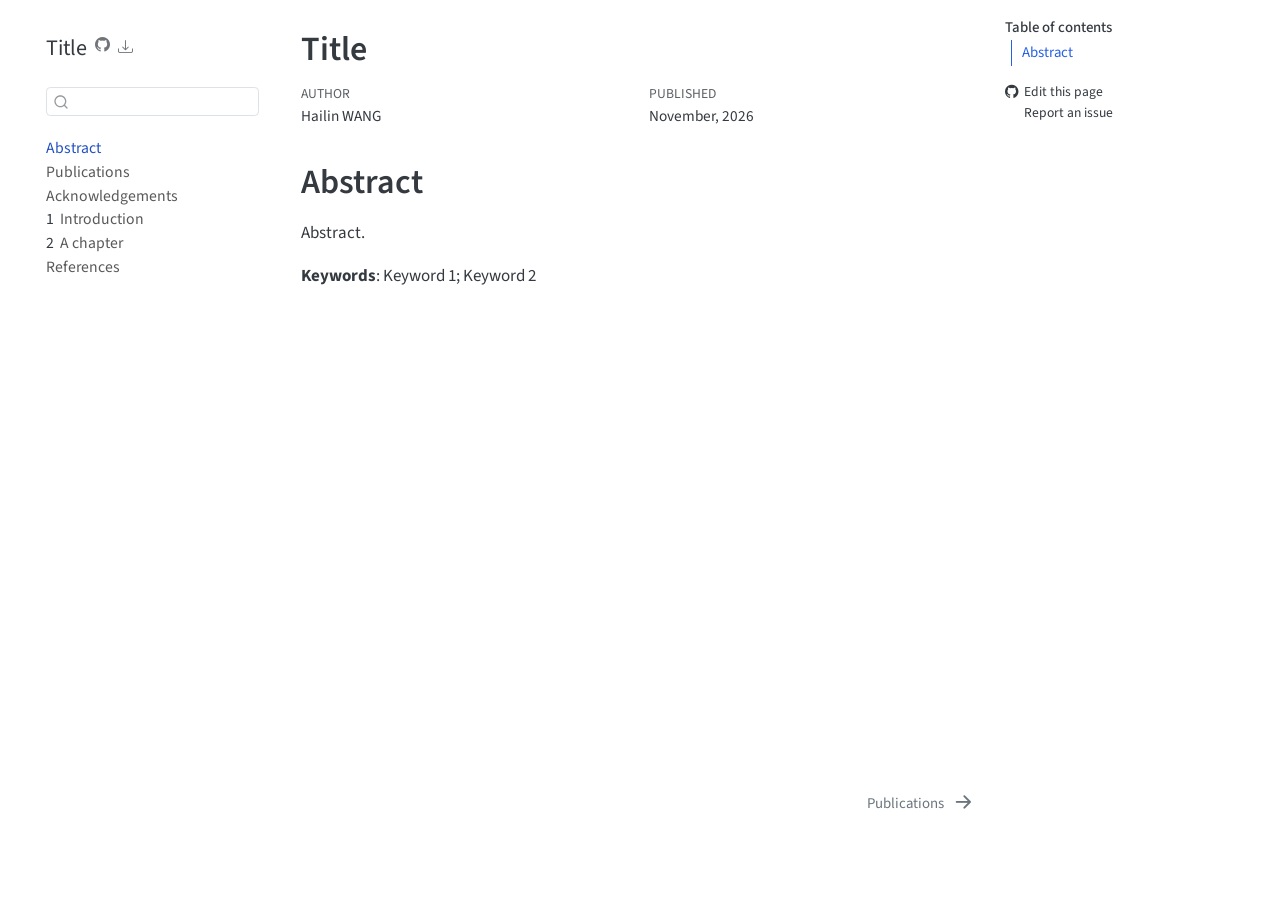
==== commit 2bd98bb8: "deploy: becefcdf8ae6c60029c6fa122cdd1b0a9f1a57f2" ====
--- a/index.html
+++ b/index.html
@@ -40,7 +40,7 @@
 <link href="site_libs/quarto-html/quarto-syntax-highlighting-e26003cea8cd680ca0c55a263523d882.css" rel="stylesheet" id="quarto-text-highlighting-styles">
 <script src="site_libs/bootstrap/bootstrap.min.js"></script>
 <link href="site_libs/bootstrap/bootstrap-icons.css" rel="stylesheet">
-<link href="site_libs/bootstrap/bootstrap-ce7c4e5ed25d5d78f907bd603937bd55.min.css" rel="stylesheet" append-hash="true" id="quarto-bootstrap" data-mode="light">
+<link href="site_libs/bootstrap/bootstrap-7c10f6ca3ec956ee99595c623c3a2cbb.min.css" rel="stylesheet" append-hash="true" id="quarto-bootstrap" data-mode="light">
 <script id="quarto-search-options" type="application/json">{
   "location": "sidebar",
   "copy-button": false,
@@ -204,7 +204,7 @@
     <div>
     <div class="quarto-title-meta-heading">Published</div>
     <div class="quarto-title-meta-contents">
-      <p class="date">October, 2026</p>
+      <p class="date">November, 2026</p>
     </div>
   </div>
   
